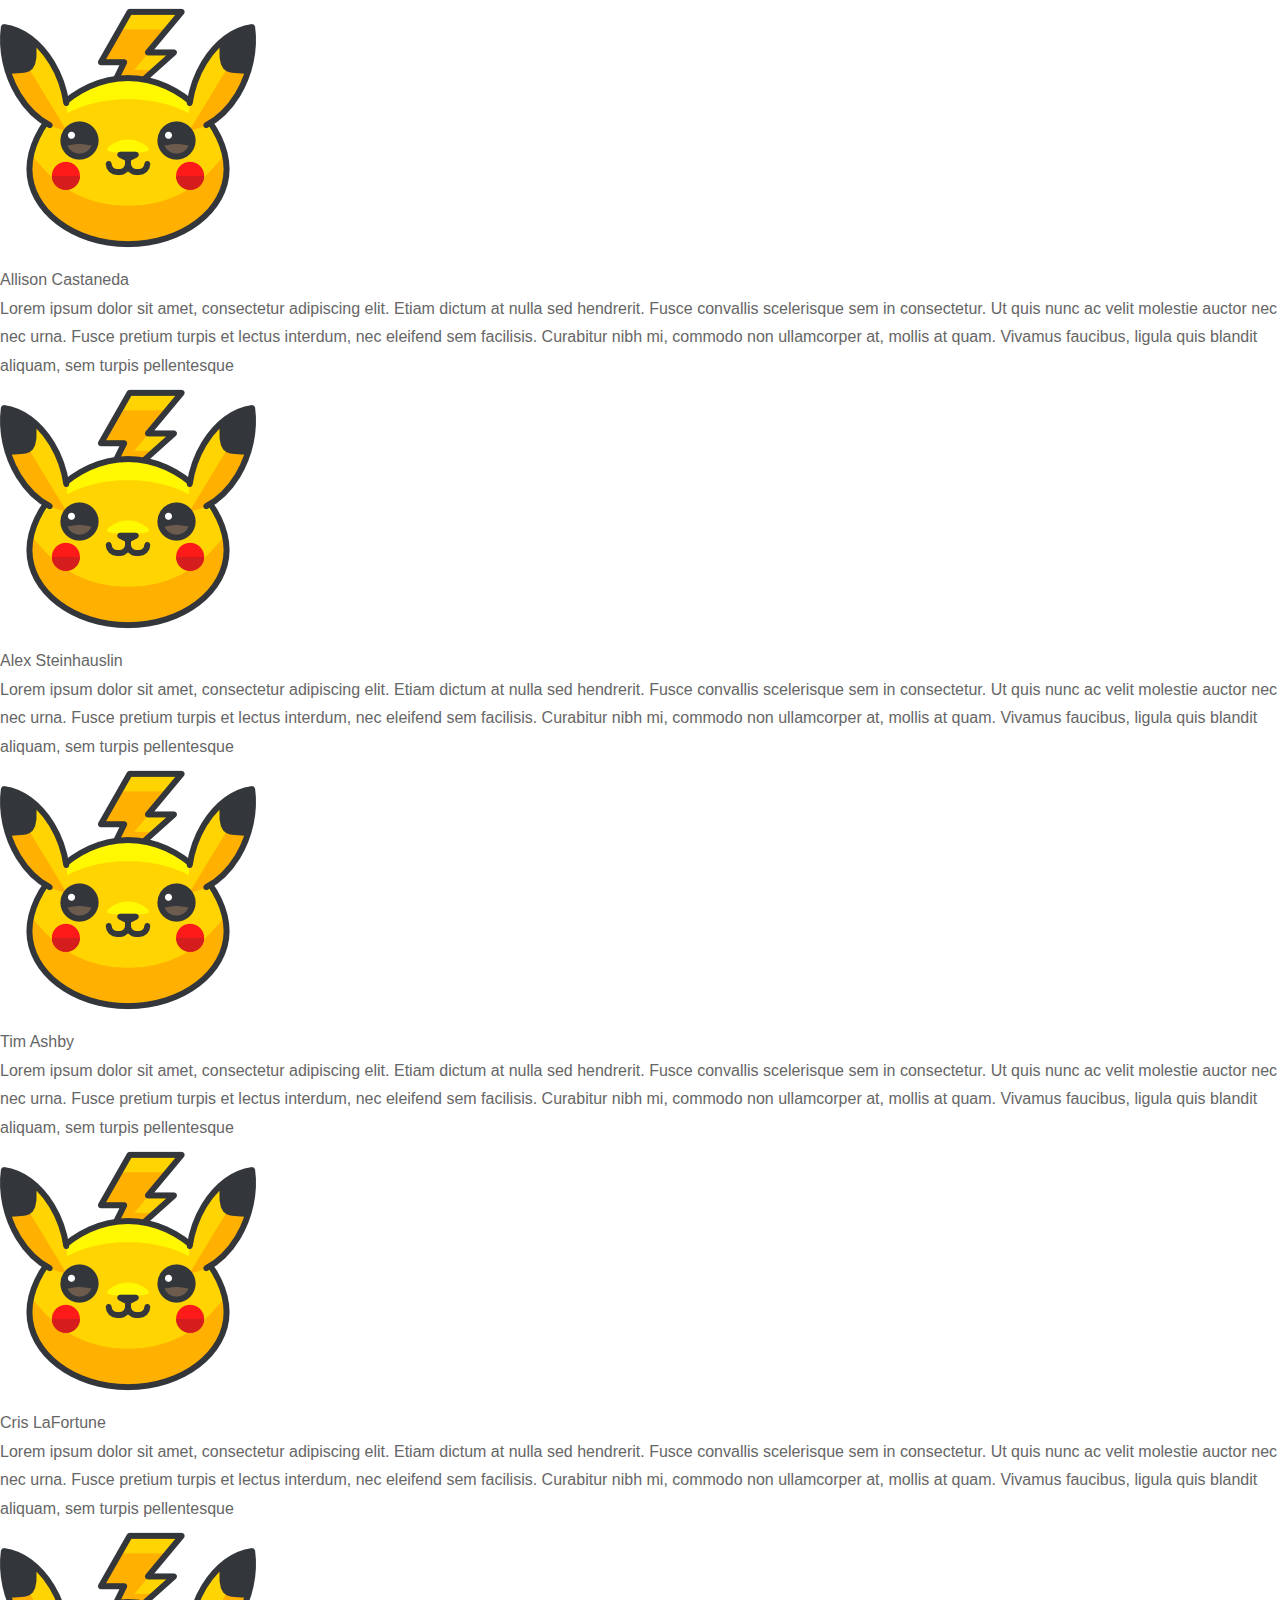
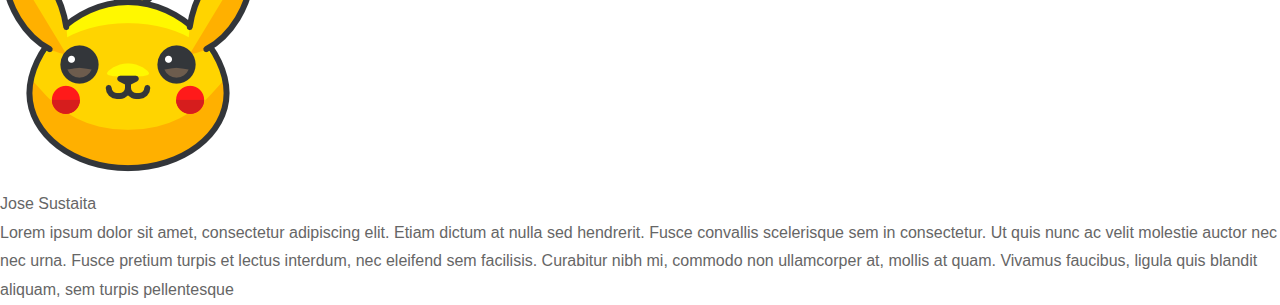
==== about.html @ 799506f8 "res changed" ====
<!DOCTYPE html>
<html lang="en">
    <head>
        <meta http-equiv="Content-Type" content="text/html; charset=utf-8" />
        <title>Anywhere Fitness</title>
        <meta name=viewport content="width=device-width, initial-scale=1.0">
        <link rel="stylesheet" type="text/css" href="/css/index.css">
    </head>

    <body>
        <div>
            <div>
                <img src="./img/pikachu.png" alt="">
                <h2>Allison Castaneda</h2>
                <p>Lorem ipsum dolor sit amet, consectetur adipiscing elit. Etiam dictum at nulla sed hendrerit. Fusce convallis scelerisque sem in consectetur. Ut quis nunc ac velit molestie auctor nec nec urna. Fusce pretium turpis et lectus interdum, nec eleifend sem facilisis. Curabitur nibh mi, commodo non ullamcorper at, mollis at quam. Vivamus faucibus, ligula quis blandit aliquam, sem turpis pellentesque</p>
            </div>
            <div>
                <img src="./img/pikachu.png" alt="">
                <h2>Alex Steinhauslin</h2>
                <p>Lorem ipsum dolor sit amet, consectetur adipiscing elit. Etiam dictum at nulla sed hendrerit. Fusce convallis scelerisque sem in consectetur. Ut quis nunc ac velit molestie auctor nec nec urna. Fusce pretium turpis et lectus interdum, nec eleifend sem facilisis. Curabitur nibh mi, commodo non ullamcorper at, mollis at quam. Vivamus faucibus, ligula quis blandit aliquam, sem turpis pellentesque</p>
            </div>
            <div>
                <img src="./img/pikachu.png" alt="">
                <h2>Tim Ashby</h2>
                <p>Lorem ipsum dolor sit amet, consectetur adipiscing elit. Etiam dictum at nulla sed hendrerit. Fusce convallis scelerisque sem in consectetur. Ut quis nunc ac velit molestie auctor nec nec urna. Fusce pretium turpis et lectus interdum, nec eleifend sem facilisis. Curabitur nibh mi, commodo non ullamcorper at, mollis at quam. Vivamus faucibus, ligula quis blandit aliquam, sem turpis pellentesque</p>
            </div>
            <div>
                <img src="./img/pikachu.png" alt="">
                <h2>Cris LaFortune</h2>
                <p>Lorem ipsum dolor sit amet, consectetur adipiscing elit. Etiam dictum at nulla sed hendrerit. Fusce convallis scelerisque sem in consectetur. Ut quis nunc ac velit molestie auctor nec nec urna. Fusce pretium turpis et lectus interdum, nec eleifend sem facilisis. Curabitur nibh mi, commodo non ullamcorper at, mollis at quam. Vivamus faucibus, ligula quis blandit aliquam, sem turpis pellentesque</p>
            </div>
            <div>
                <img src="./img/pikachu.png" alt="">
                <h2>Jose Sustaita</h2>
                <p>Lorem ipsum dolor sit amet, consectetur adipiscing elit. Etiam dictum at nulla sed hendrerit. Fusce convallis scelerisque sem in consectetur. Ut quis nunc ac velit molestie auctor nec nec urna. Fusce pretium turpis et lectus interdum, nec eleifend sem facilisis. Curabitur nibh mi, commodo non ullamcorper at, mollis at quam. Vivamus faucibus, ligula quis blandit aliquam, sem turpis pellentesque</p>
            </div>
        </div>
    </body>
</html>
---- css/index.css ----
/* http://meyerweb.com/eric/tools/css/reset/ 
   v2.0 | 20110126
   License: none (public domain)
*/
html,
body,
div,
span,
applet,
object,
iframe,
h1,
h2,
h3,
h4,
h5,
h6,
p,
blockquote,
pre,
a,
abbr,
acronym,
address,
big,
cite,
code,
del,
dfn,
em,
img,
ins,
kbd,
q,
s,
samp,
small,
strike,
strong,
sub,
sup,
tt,
var,
b,
u,
i,
center,
dl,
dt,
dd,
ol,
ul,
li,
fieldset,
form,
label,
legend,
table,
caption,
tbody,
tfoot,
thead,
tr,
th,
td,
article,
aside,
canvas,
details,
embed,
figure,
figcaption,
footer,
header,
hgroup,
menu,
nav,
output,
ruby,
section,
summary,
time,
mark,
audio,
video {
  margin: 0;
  padding: 0;
  border: 0;
  font-size: 100%;
  font: inherit;
  vertical-align: baseline;
}
/* HTML5 display-role reset for older browsers */
article,
aside,
details,
figcaption,
figure,
footer,
header,
hgroup,
menu,
nav,
section {
  display: block;
}
body {
  line-height: 1;
}
ol,
ul {
  list-style: none;
}
blockquote,
q {
  quotes: none;
}
blockquote:before,
blockquote:after,
q:before,
q:after {
  content: '';
  content: none;
}
table {
  border-collapse: collapse;
  border-spacing: 0;
}
#menu {
  width: 35px;
  height: 30px;
  margin: 0px 0px 20px 0px;
  padding: 30px;
}
.bar {
  height: 5px;
  width: 100%;
  background-color: white;
  border-radius: 5px;
  display: block;
}
#bar1 {
  transform: translateY(-4px);
}
#bar3 {
  transform: translateY(4px);
}
.nav li {
  list-style: none;
  padding: 16px 0;
}
.nav li a {
  color: #fff;
  list-style: none;
  text-decoration: none;
}
.nav li a:hover {
  font-weight: bold;
}
.nav {
  padding: 0;
  margin: 0 20px;
  transition: 0.3s ease;
  display: none;
}
.menu-bg,
#menu-bar {
  top: 0;
  left: 0;
  position: absolute;
}
.menu-bg {
  z-index: -1;
  width: 0;
  height: 0;
  margin: 30px;
  background: radial-gradient(circle, #659dbd, #659dbd);
  border-radius: 50%;
  transition: 0.3s ease;
}
#menu-bar {
  z-index: 2;
}
.change-bg {
  width: 550px;
  height: 540px;
  transform: translate(-50%, -20%);
}
.change .bar {
  background-color: white;
}
.change #bar1 {
  transform: translateY(4px) rotateZ(-45deg);
}
.change #bar3 {
  transform: translateY(-6px) rotateZ(45deg);
}
.change #bar2 {
  opacity: 0;
}
.change {
  display: block;
}
body,
html {
  font-size: 62.5%;
  line-height: 1.8em;
  height: 100%;
  margin: 0;
  font-family: "Lato", sans-serif;
  font-weight: 400;
  color: #666;
}
body {
  font-size: 1.6rem;
}
.pimg1,
.pimg2,
.pimg3 {
  position: relative;
  opacity: 0.7;
  background-position: center;
  background-repeat: no-repeat;
  background-size: cover;
  background-attachment: fixed;
}
.pimg1 {
  background-image: url('../img/image111.jpg');
  min-height: 100%;
}
.pimg2 {
  background-image: url('../img/image222.jpg');
  min-height: 400px;
}
.pimg3 {
  background-image: url('../img/image333.jpg');
  min-height: 400px;
}
.section {
  text-align: center;
  padding: 50px 80px;
}
.section h2 {
  font-size: 2.7rem;
  font-weight: bolder;
}
.section-1 {
  background-color: #fbeec1;
  color: #666;
}
.section-2 {
  background-color: #659dbd;
  color: #ddd;
}
.section-3 {
  background-color: #bc986a;
  color: #ddd;
}
.ptext {
  position: absolute;
  top: 50%;
  width: 100%;
  text-align: center;
  color: #000;
  font-size: 27px;
  letter-spacing: 8px;
  text-transform: uppercase;
}
.ptext .border {
  background-color: #111;
  color: #fbeec1;
  padding: 20px;
}
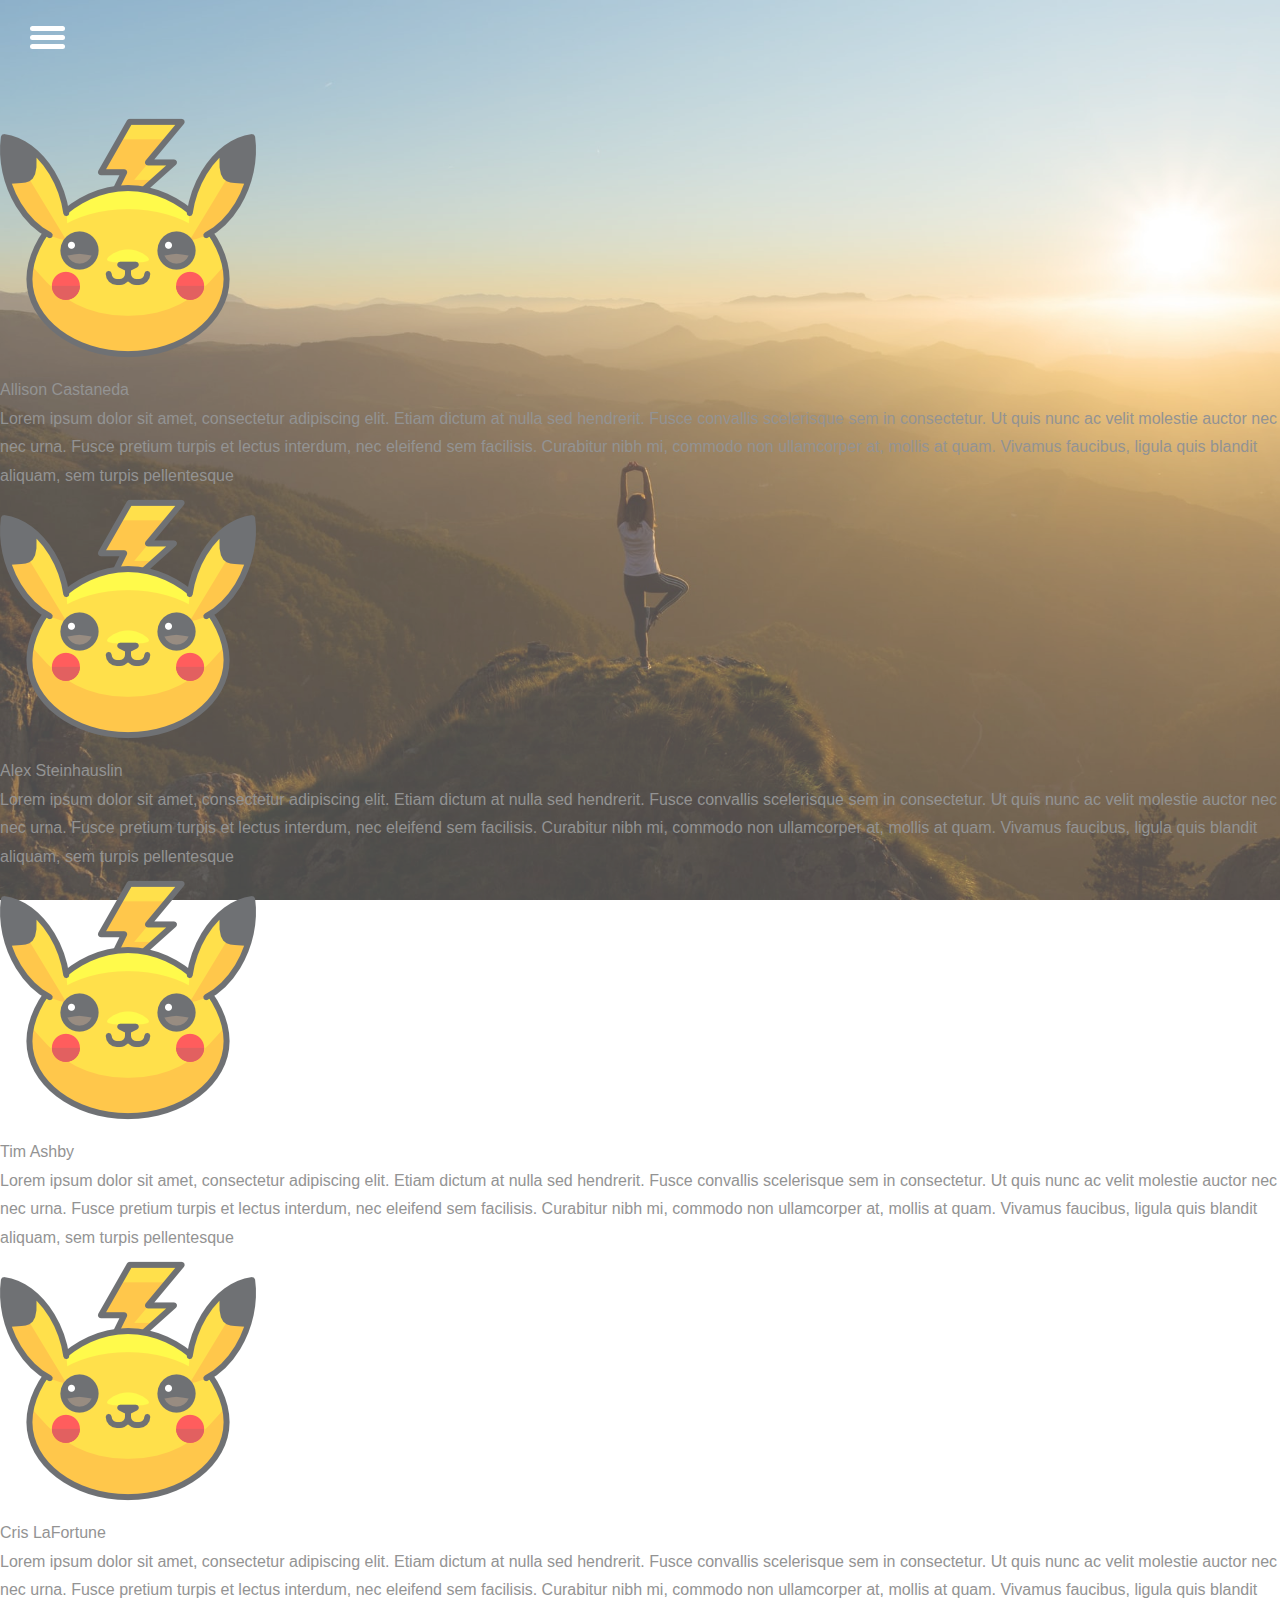
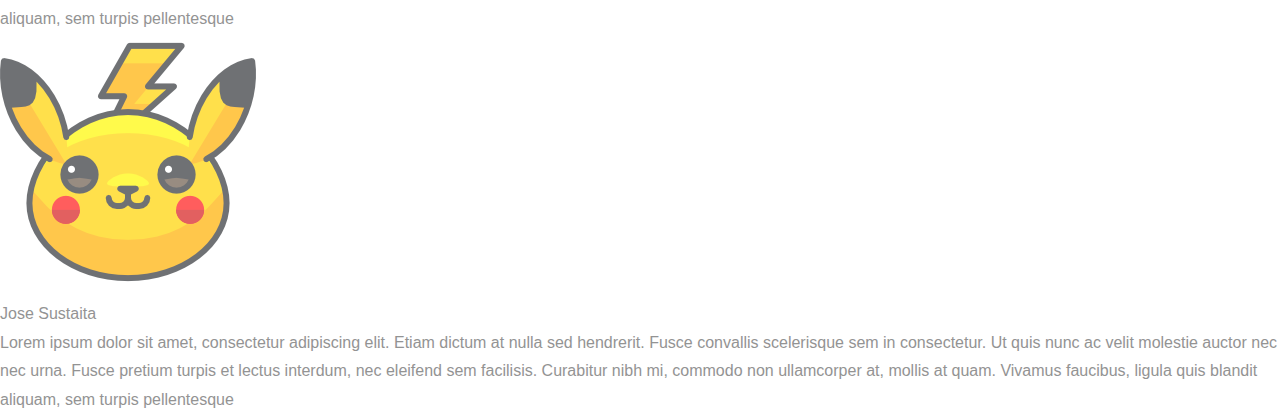
==== commit 07883b61: "need to fix about me... pull version if broken" ====
--- a/about.html
+++ b/about.html
@@ -4,35 +4,52 @@
         <meta http-equiv="Content-Type" content="text/html; charset=utf-8" />
         <title>Anywhere Fitness</title>
         <meta name=viewport content="width=device-width, initial-scale=1.0">
-        <link rel="stylesheet" type="text/css" href="/css/index.css">
+        <link rel="stylesheet" type="text/css" href="/css/about.css">
     </head>
 
     <body>
-        <div>
-            <div>
-                <img src="./img/pikachu.png" alt="">
-                <h2>Allison Castaneda</h2>
-                <p>Lorem ipsum dolor sit amet, consectetur adipiscing elit. Etiam dictum at nulla sed hendrerit. Fusce convallis scelerisque sem in consectetur. Ut quis nunc ac velit molestie auctor nec nec urna. Fusce pretium turpis et lectus interdum, nec eleifend sem facilisis. Curabitur nibh mi, commodo non ullamcorper at, mollis at quam. Vivamus faucibus, ligula quis blandit aliquam, sem turpis pellentesque</p>
+        <script src="js/script.js"></script>
+        <div class="pimg1">
+            <div class="menu-bar" onclick="onClickMenu()">
+                <div id="menu">
+                    <div id="bar1" class="bar"></div>
+                    <div id="bar2" class="bar"></div>
+                    <div id="bar3" class="bar"></div>
+                </div>
+                <ul class="nav" id="nav">
+                    <li><a href="index.html">Home</a></li>
+                    <li><a href="about.html">About Us</a></li>
+                    <li><a href="#">Instructor Log In</a></li>
+                    <li><a href="#">Client Log In</a></li>
+                </ul>
             </div>
-            <div>
-                <img src="./img/pikachu.png" alt="">
-                <h2>Alex Steinhauslin</h2>
-                <p>Lorem ipsum dolor sit amet, consectetur adipiscing elit. Etiam dictum at nulla sed hendrerit. Fusce convallis scelerisque sem in consectetur. Ut quis nunc ac velit molestie auctor nec nec urna. Fusce pretium turpis et lectus interdum, nec eleifend sem facilisis. Curabitur nibh mi, commodo non ullamcorper at, mollis at quam. Vivamus faucibus, ligula quis blandit aliquam, sem turpis pellentesque</p>
-            </div>
-            <div>
-                <img src="./img/pikachu.png" alt="">
-                <h2>Tim Ashby</h2>
-                <p>Lorem ipsum dolor sit amet, consectetur adipiscing elit. Etiam dictum at nulla sed hendrerit. Fusce convallis scelerisque sem in consectetur. Ut quis nunc ac velit molestie auctor nec nec urna. Fusce pretium turpis et lectus interdum, nec eleifend sem facilisis. Curabitur nibh mi, commodo non ullamcorper at, mollis at quam. Vivamus faucibus, ligula quis blandit aliquam, sem turpis pellentesque</p>
-            </div>
-            <div>
-                <img src="./img/pikachu.png" alt="">
-                <h2>Cris LaFortune</h2>
-                <p>Lorem ipsum dolor sit amet, consectetur adipiscing elit. Etiam dictum at nulla sed hendrerit. Fusce convallis scelerisque sem in consectetur. Ut quis nunc ac velit molestie auctor nec nec urna. Fusce pretium turpis et lectus interdum, nec eleifend sem facilisis. Curabitur nibh mi, commodo non ullamcorper at, mollis at quam. Vivamus faucibus, ligula quis blandit aliquam, sem turpis pellentesque</p>
-            </div>
-            <div>
-                <img src="./img/pikachu.png" alt="">
-                <h2>Jose Sustaita</h2>
-                <p>Lorem ipsum dolor sit amet, consectetur adipiscing elit. Etiam dictum at nulla sed hendrerit. Fusce convallis scelerisque sem in consectetur. Ut quis nunc ac velit molestie auctor nec nec urna. Fusce pretium turpis et lectus interdum, nec eleifend sem facilisis. Curabitur nibh mi, commodo non ullamcorper at, mollis at quam. Vivamus faucibus, ligula quis blandit aliquam, sem turpis pellentesque</p>
+            <div class="menu-bg" id="menu-bg"></div>
+            <div class='team'>
+                <div>
+                    <img src="./img/pikachu.png" alt="">
+                    <h2>Allison Castaneda</h2>
+                    <p>Lorem ipsum dolor sit amet, consectetur adipiscing elit. Etiam dictum at nulla sed hendrerit. Fusce convallis scelerisque sem in consectetur. Ut quis nunc ac velit molestie auctor nec nec urna. Fusce pretium turpis et lectus interdum, nec eleifend sem facilisis. Curabitur nibh mi, commodo non ullamcorper at, mollis at quam. Vivamus faucibus, ligula quis blandit aliquam, sem turpis pellentesque</p>
+                </div>
+                <div>
+                    <img src="./img/pikachu.png" alt="">
+                    <h2>Alex Steinhauslin</h2>
+                    <p>Lorem ipsum dolor sit amet, consectetur adipiscing elit. Etiam dictum at nulla sed hendrerit. Fusce convallis scelerisque sem in consectetur. Ut quis nunc ac velit molestie auctor nec nec urna. Fusce pretium turpis et lectus interdum, nec eleifend sem facilisis. Curabitur nibh mi, commodo non ullamcorper at, mollis at quam. Vivamus faucibus, ligula quis blandit aliquam, sem turpis pellentesque</p>
+                </div>
+                <div>
+                    <img src="./img/pikachu.png" alt="">
+                    <h2>Tim Ashby</h2>
+                    <p>Lorem ipsum dolor sit amet, consectetur adipiscing elit. Etiam dictum at nulla sed hendrerit. Fusce convallis scelerisque sem in consectetur. Ut quis nunc ac velit molestie auctor nec nec urna. Fusce pretium turpis et lectus interdum, nec eleifend sem facilisis. Curabitur nibh mi, commodo non ullamcorper at, mollis at quam. Vivamus faucibus, ligula quis blandit aliquam, sem turpis pellentesque</p>
+                </div>
+                <div>
+                    <img src="./img/pikachu.png" alt="">
+                    <h2>Cris LaFortune</h2>
+                    <p>Lorem ipsum dolor sit amet, consectetur adipiscing elit. Etiam dictum at nulla sed hendrerit. Fusce convallis scelerisque sem in consectetur. Ut quis nunc ac velit molestie auctor nec nec urna. Fusce pretium turpis et lectus interdum, nec eleifend sem facilisis. Curabitur nibh mi, commodo non ullamcorper at, mollis at quam. Vivamus faucibus, ligula quis blandit aliquam, sem turpis pellentesque</p>
+                </div>
+                <div>
+                    <img src="./img/pikachu.png" alt="">
+                    <h2>Jose Sustaita</h2>
+                    <p>Lorem ipsum dolor sit amet, consectetur adipiscing elit. Etiam dictum at nulla sed hendrerit. Fusce convallis scelerisque sem in consectetur. Ut quis nunc ac velit molestie auctor nec nec urna. Fusce pretium turpis et lectus interdum, nec eleifend sem facilisis. Curabitur nibh mi, commodo non ullamcorper at, mollis at quam. Vivamus faucibus, ligula quis blandit aliquam, sem turpis pellentesque</p>
+                </div>
             </div>
         </div>
     </body>
--- a/css/about.css
+++ b/css/about.css
@@ -0,0 +1,280 @@
+/* http://meyerweb.com/eric/tools/css/reset/ 
+   v2.0 | 20110126
+   License: none (public domain)
+*/
+html,
+body,
+div,
+span,
+applet,
+object,
+iframe,
+h1,
+h2,
+h3,
+h4,
+h5,
+h6,
+p,
+blockquote,
+pre,
+a,
+abbr,
+acronym,
+address,
+big,
+cite,
+code,
+del,
+dfn,
+em,
+img,
+ins,
+kbd,
+q,
+s,
+samp,
+small,
+strike,
+strong,
+sub,
+sup,
+tt,
+var,
+b,
+u,
+i,
+center,
+dl,
+dt,
+dd,
+ol,
+ul,
+li,
+fieldset,
+form,
+label,
+legend,
+table,
+caption,
+tbody,
+tfoot,
+thead,
+tr,
+th,
+td,
+article,
+aside,
+canvas,
+details,
+embed,
+figure,
+figcaption,
+footer,
+header,
+hgroup,
+menu,
+nav,
+output,
+ruby,
+section,
+summary,
+time,
+mark,
+audio,
+video {
+  margin: 0;
+  padding: 0;
+  border: 0;
+  font-size: 100%;
+  font: inherit;
+  vertical-align: baseline;
+}
+/* HTML5 display-role reset for older browsers */
+article,
+aside,
+details,
+figcaption,
+figure,
+footer,
+header,
+hgroup,
+menu,
+nav,
+section {
+  display: block;
+}
+body {
+  line-height: 1;
+}
+ol,
+ul {
+  list-style: none;
+}
+blockquote,
+q {
+  quotes: none;
+}
+blockquote:before,
+blockquote:after,
+q:before,
+q:after {
+  content: '';
+  content: none;
+}
+table {
+  border-collapse: collapse;
+  border-spacing: 0;
+}
+#menu {
+  width: 35px;
+  height: 30px;
+  margin: 0px 0px 20px 0px;
+  padding: 30px;
+}
+.bar {
+  height: 5px;
+  width: 100%;
+  background-color: white;
+  border-radius: 5px;
+  display: block;
+}
+#bar1 {
+  transform: translateY(-4px);
+}
+#bar3 {
+  transform: translateY(4px);
+}
+.nav li {
+  list-style: none;
+  padding: 16px 0;
+}
+.nav li a {
+  color: #fff;
+  list-style: none;
+  text-decoration: none;
+}
+.nav li a:hover {
+  font-weight: bold;
+}
+.nav {
+  padding: 0;
+  margin: 0 20px;
+  transition: 0.3s ease;
+  display: none;
+}
+.menu-bg,
+#menu-bar {
+  top: 0;
+  left: 0;
+  position: absolute;
+}
+.menu-bg {
+  z-index: -1;
+  width: 0;
+  height: 0;
+  margin: 30px;
+  background: radial-gradient(circle, #659dbd, #659dbd);
+  border-radius: 50%;
+  transition: 0.3s ease;
+}
+#menu-bar {
+  z-index: 2;
+}
+.change-bg {
+  width: 550px;
+  height: 540px;
+  transform: translate(-50%, -20%);
+}
+.change .bar {
+  background-color: white;
+}
+.change #bar1 {
+  transform: translateY(4px) rotateZ(-45deg);
+}
+.change #bar3 {
+  transform: translateY(-6px) rotateZ(45deg);
+}
+.change #bar2 {
+  opacity: 0;
+}
+.change {
+  display: block;
+}
+body,
+html {
+  font-size: 62.5%;
+  line-height: 1.8em;
+  height: 100%;
+  margin: 0;
+  font-family: "Lato", sans-serif;
+  font-weight: 400;
+  color: #666;
+}
+body {
+  font-size: 1.6rem;
+}
+.pimg1,
+.pimg2,
+.pimg3 {
+  position: relative;
+  opacity: 0.7;
+  background-position: center;
+  background-repeat: no-repeat;
+  background-size: cover;
+  background-attachment: fixed;
+}
+@media screen (max-width: width 500px) {
+  .pimg1,
+  .pimg2,
+  .pimg3 {
+    background-attachment: scroll;
+  }
+}
+.pimg1 {
+  background-image: url('../img/image111.jpg');
+  min-height: 100%;
+}
+.pimg2 {
+  background-image: url('../img/image222.jpg');
+  min-height: 400px;
+}
+.pimg3 {
+  background-image: url('../img/image333.jpg');
+  min-height: 400px;
+}
+.section {
+  text-align: center;
+  padding: 50px 80px;
+}
+.section h2 {
+  font-size: 2.7rem;
+  font-weight: bolder;
+}
+.section-1 {
+  background-color: #fbeec1;
+  color: #666;
+}
+.section-2 {
+  background-color: #659dbd;
+  color: #ddd;
+}
+.section-3 {
+  background-color: #bc986a;
+  color: #ddd;
+}
+.ptext {
+  position: absolute;
+  top: 50%;
+  width: 100%;
+  text-align: center;
+  color: #000;
+  font-size: 27px;
+  letter-spacing: 8px;
+  text-transform: uppercase;
+}
+.ptext .border {
+  background-color: #111;
+  color: #fbeec1;
+  padding: 20px;
+}
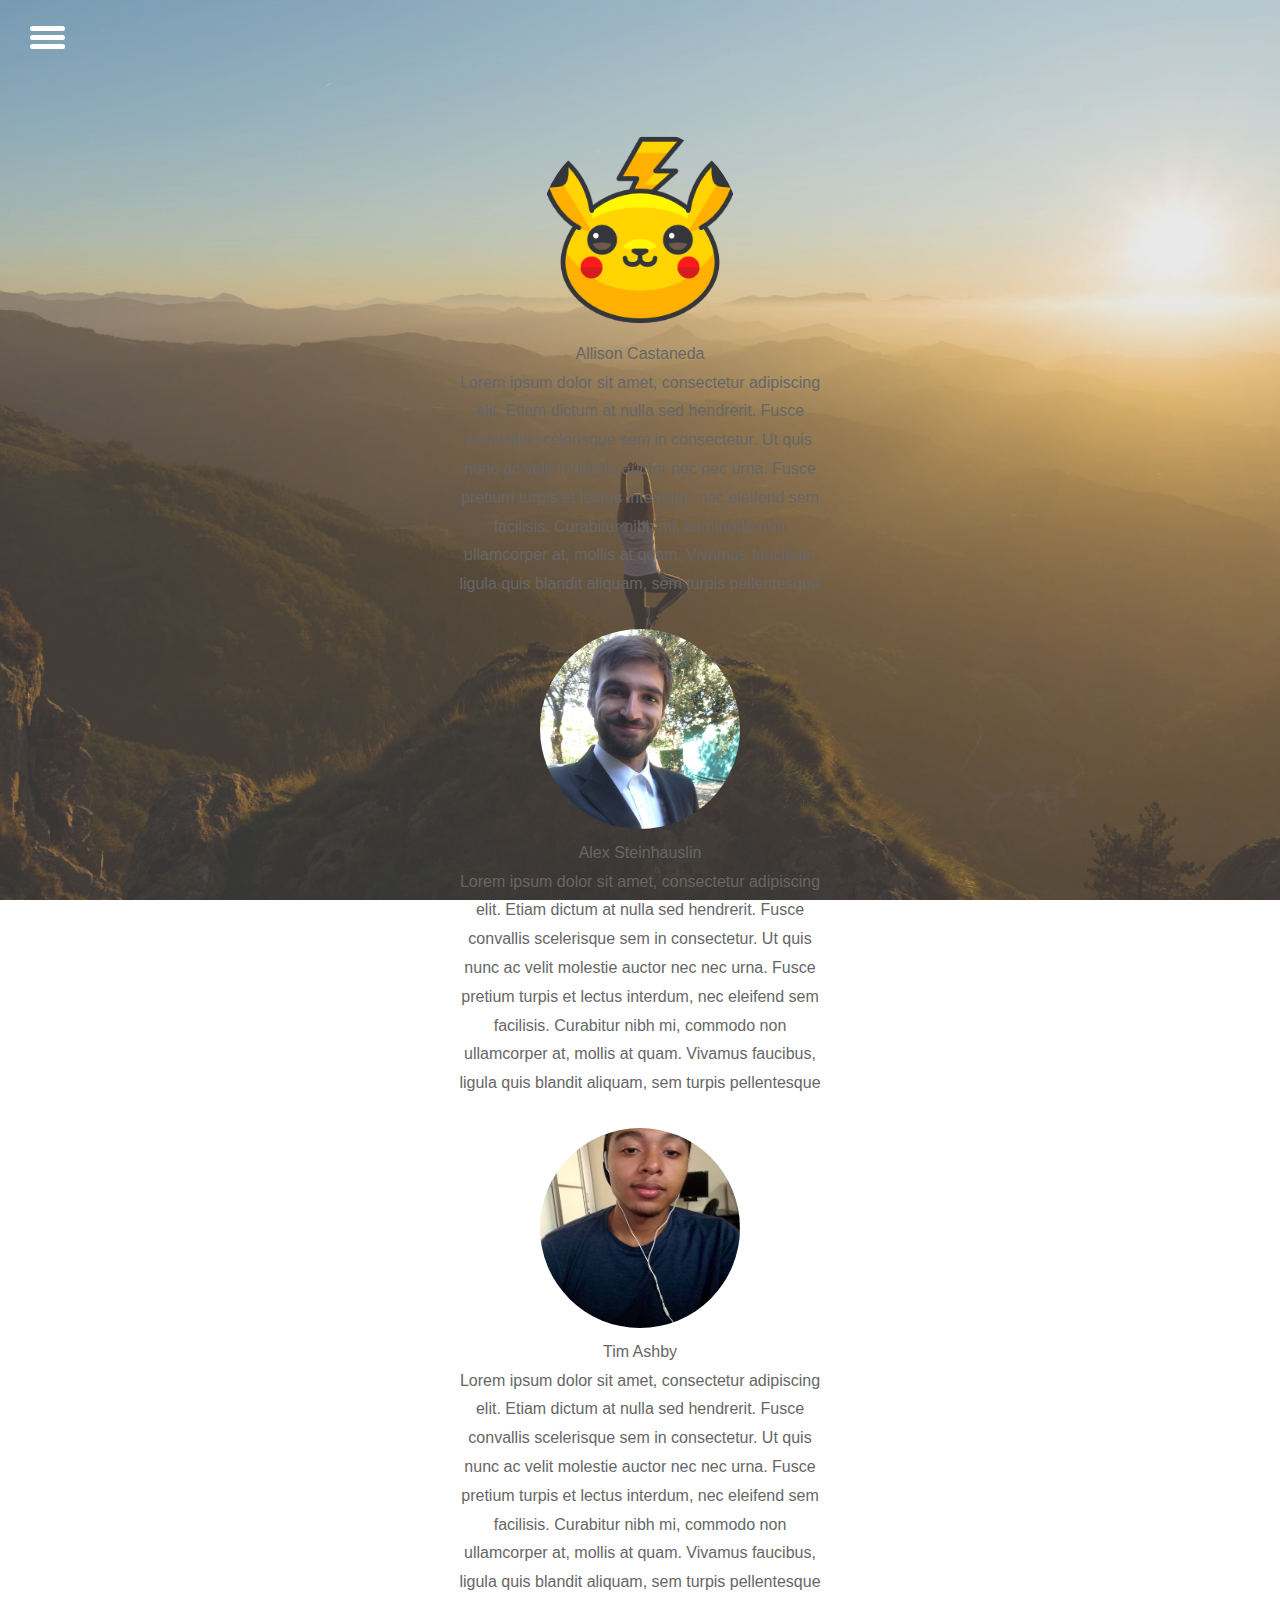
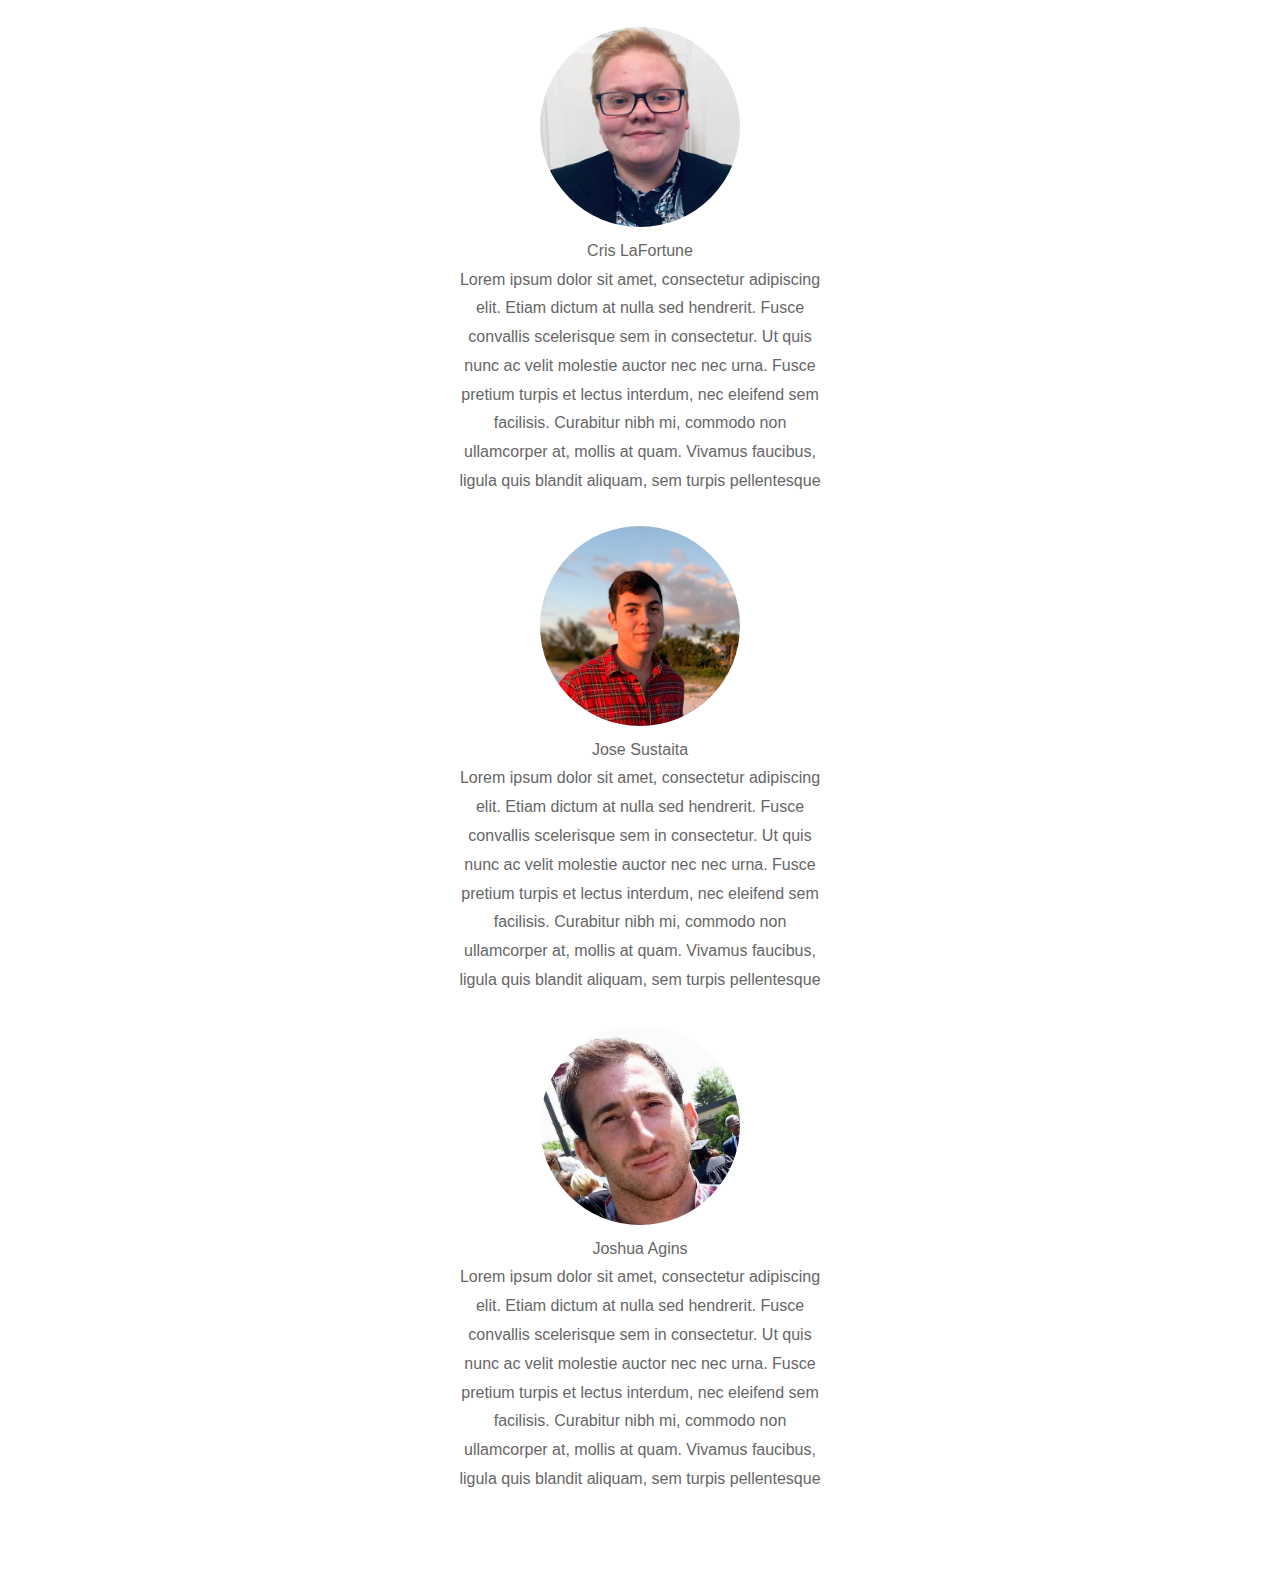
==== commit dc9908f8: "pictures and names up" ====
--- a/about.html
+++ b/about.html
@@ -25,29 +25,34 @@
             </div>
             <div class="menu-bg" id="menu-bg"></div>
             <div class='team'>
-                <div>
+                <div class="member">
                     <img src="./img/pikachu.png" alt="">
                     <h2>Allison Castaneda</h2>
                     <p>Lorem ipsum dolor sit amet, consectetur adipiscing elit. Etiam dictum at nulla sed hendrerit. Fusce convallis scelerisque sem in consectetur. Ut quis nunc ac velit molestie auctor nec nec urna. Fusce pretium turpis et lectus interdum, nec eleifend sem facilisis. Curabitur nibh mi, commodo non ullamcorper at, mollis at quam. Vivamus faucibus, ligula quis blandit aliquam, sem turpis pellentesque</p>
                 </div>
-                <div>
-                    <img src="./img/pikachu.png" alt="">
+                <div class="member">
+                    <img src="./img/alex.jpg" alt="">
                     <h2>Alex Steinhauslin</h2>
                     <p>Lorem ipsum dolor sit amet, consectetur adipiscing elit. Etiam dictum at nulla sed hendrerit. Fusce convallis scelerisque sem in consectetur. Ut quis nunc ac velit molestie auctor nec nec urna. Fusce pretium turpis et lectus interdum, nec eleifend sem facilisis. Curabitur nibh mi, commodo non ullamcorper at, mollis at quam. Vivamus faucibus, ligula quis blandit aliquam, sem turpis pellentesque</p>
                 </div>
-                <div>
-                    <img src="./img/pikachu.png" alt="">
+                <div class="member">
+                    <img src="./img/timothy.jpg" alt="">
                     <h2>Tim Ashby</h2>
                     <p>Lorem ipsum dolor sit amet, consectetur adipiscing elit. Etiam dictum at nulla sed hendrerit. Fusce convallis scelerisque sem in consectetur. Ut quis nunc ac velit molestie auctor nec nec urna. Fusce pretium turpis et lectus interdum, nec eleifend sem facilisis. Curabitur nibh mi, commodo non ullamcorper at, mollis at quam. Vivamus faucibus, ligula quis blandit aliquam, sem turpis pellentesque</p>
                 </div>
-                <div>
-                    <img src="./img/pikachu.png" alt="">
+                <div class="member">
+                    <img src="./img/cris.jpg" alt="">
                     <h2>Cris LaFortune</h2>
                     <p>Lorem ipsum dolor sit amet, consectetur adipiscing elit. Etiam dictum at nulla sed hendrerit. Fusce convallis scelerisque sem in consectetur. Ut quis nunc ac velit molestie auctor nec nec urna. Fusce pretium turpis et lectus interdum, nec eleifend sem facilisis. Curabitur nibh mi, commodo non ullamcorper at, mollis at quam. Vivamus faucibus, ligula quis blandit aliquam, sem turpis pellentesque</p>
                 </div>
-                <div>
-                    <img src="./img/pikachu.png" alt="">
+                <div class="member">
+                    <img src="./img/jose.jpg" alt="">
                     <h2>Jose Sustaita</h2>
+                    <p>Lorem ipsum dolor sit amet, consectetur adipiscing elit. Etiam dictum at nulla sed hendrerit. Fusce convallis scelerisque sem in consectetur. Ut quis nunc ac velit molestie auctor nec nec urna. Fusce pretium turpis et lectus interdum, nec eleifend sem facilisis. Curabitur nibh mi, commodo non ullamcorper at, mollis at quam. Vivamus faucibus, ligula quis blandit aliquam, sem turpis pellentesque</p>
+                </div>
+                <div class="member">
+                    <img src="./img/joshua.jpg" alt="">
+                    <h2>Joshua Agins</h2>
                     <p>Lorem ipsum dolor sit amet, consectetur adipiscing elit. Etiam dictum at nulla sed hendrerit. Fusce convallis scelerisque sem in consectetur. Ut quis nunc ac velit molestie auctor nec nec urna. Fusce pretium turpis et lectus interdum, nec eleifend sem facilisis. Curabitur nibh mi, commodo non ullamcorper at, mollis at quam. Vivamus faucibus, ligula quis blandit aliquam, sem turpis pellentesque</p>
                 </div>
             </div>
--- a/css/about.css
+++ b/css/about.css
@@ -129,7 +129,7 @@
 #menu {
   width: 35px;
   height: 30px;
-  margin: 0px 0px 20px 0px;
+  margin: 0;
   padding: 30px;
 }
 .bar {
@@ -159,32 +159,32 @@
 }
 .nav {
   padding: 0;
-  margin: 0 20px;
+  margin: 0 0 0 100px;
   transition: 0.3s ease;
   display: none;
 }
 .menu-bg,
-#menu-bar {
+.menu-bar {
   top: 0;
   left: 0;
   position: absolute;
 }
 .menu-bg {
-  z-index: -1;
+  z-index: 0;
   width: 0;
   height: 0;
   margin: 30px;
-  background: radial-gradient(circle, #659dbd, #659dbd);
+  background: radial-gradient(circle, #659dbd, #2084be);
   border-radius: 50%;
   transition: 0.3s ease;
 }
-#menu-bar {
+.menu-bar {
   z-index: 2;
 }
 .change-bg {
   width: 550px;
-  height: 540px;
-  transform: translate(-50%, -20%);
+  height: 550px;
+  transform: translate(-40%, -40%);
 }
 .change .bar {
   background-color: white;
@@ -218,13 +218,12 @@
 .pimg2,
 .pimg3 {
   position: relative;
-  opacity: 0.7;
   background-position: center;
   background-repeat: no-repeat;
   background-size: cover;
   background-attachment: fixed;
 }
-@media screen (max-width: width 500px) {
+@media screen and (max-width: 500px) {
   .pimg1,
   .pimg2,
   .pimg3 {
@@ -232,16 +231,18 @@
   }
 }
 .pimg1 {
-  background-image: url('../img/image111.jpg');
+  background-image: url('../img/image-dot70.jpg');
   min-height: 100%;
 }
 .pimg2 {
   background-image: url('../img/image222.jpg');
   min-height: 400px;
+  opacity: 0.7;
 }
 .pimg3 {
   background-image: url('../img/image333.jpg');
   min-height: 400px;
+  opacity: 0.7;
 }
 .section {
   text-align: center;
@@ -276,5 +277,49 @@
 .ptext .border {
   background-color: #111;
   color: #fbeec1;
-  padding: 20px;
-}
+  padding: 10px;
+}
+@media screen and (max-width: 500px) {
+  .ptext .border {
+    font-size: 13px;
+  }
+}
+#border1 {
+  opacity: 0.7;
+}
+.team {
+  overflow: hidden;
+  margin: 0px 400px 0px 400px;
+  padding: 100px 50px 100px 50px;
+  position: relative;
+  text-align: center;
+}
+@media screen and (max-width: 500px) {
+  .team {
+    margin: 0;
+  }
+}
+.team img {
+  height: 200px;
+  width: 200px;
+  border-radius: 50%;
+}
+.team .member {
+  padding-top: 30px;
+}
+.pimg1 {
+  min-height: 100%;
+  display: flex;
+  background-attachment: fixed;
+  background-position: center;
+  background-repeat: no-repeat;
+  background-size: cover;
+  background-color: white;
+}
+@media screen and (max-width: 500px) {
+  .pimg1 {
+    flex-direction: column;
+    max-width: 100%;
+    margin: 0;
+  }
+}
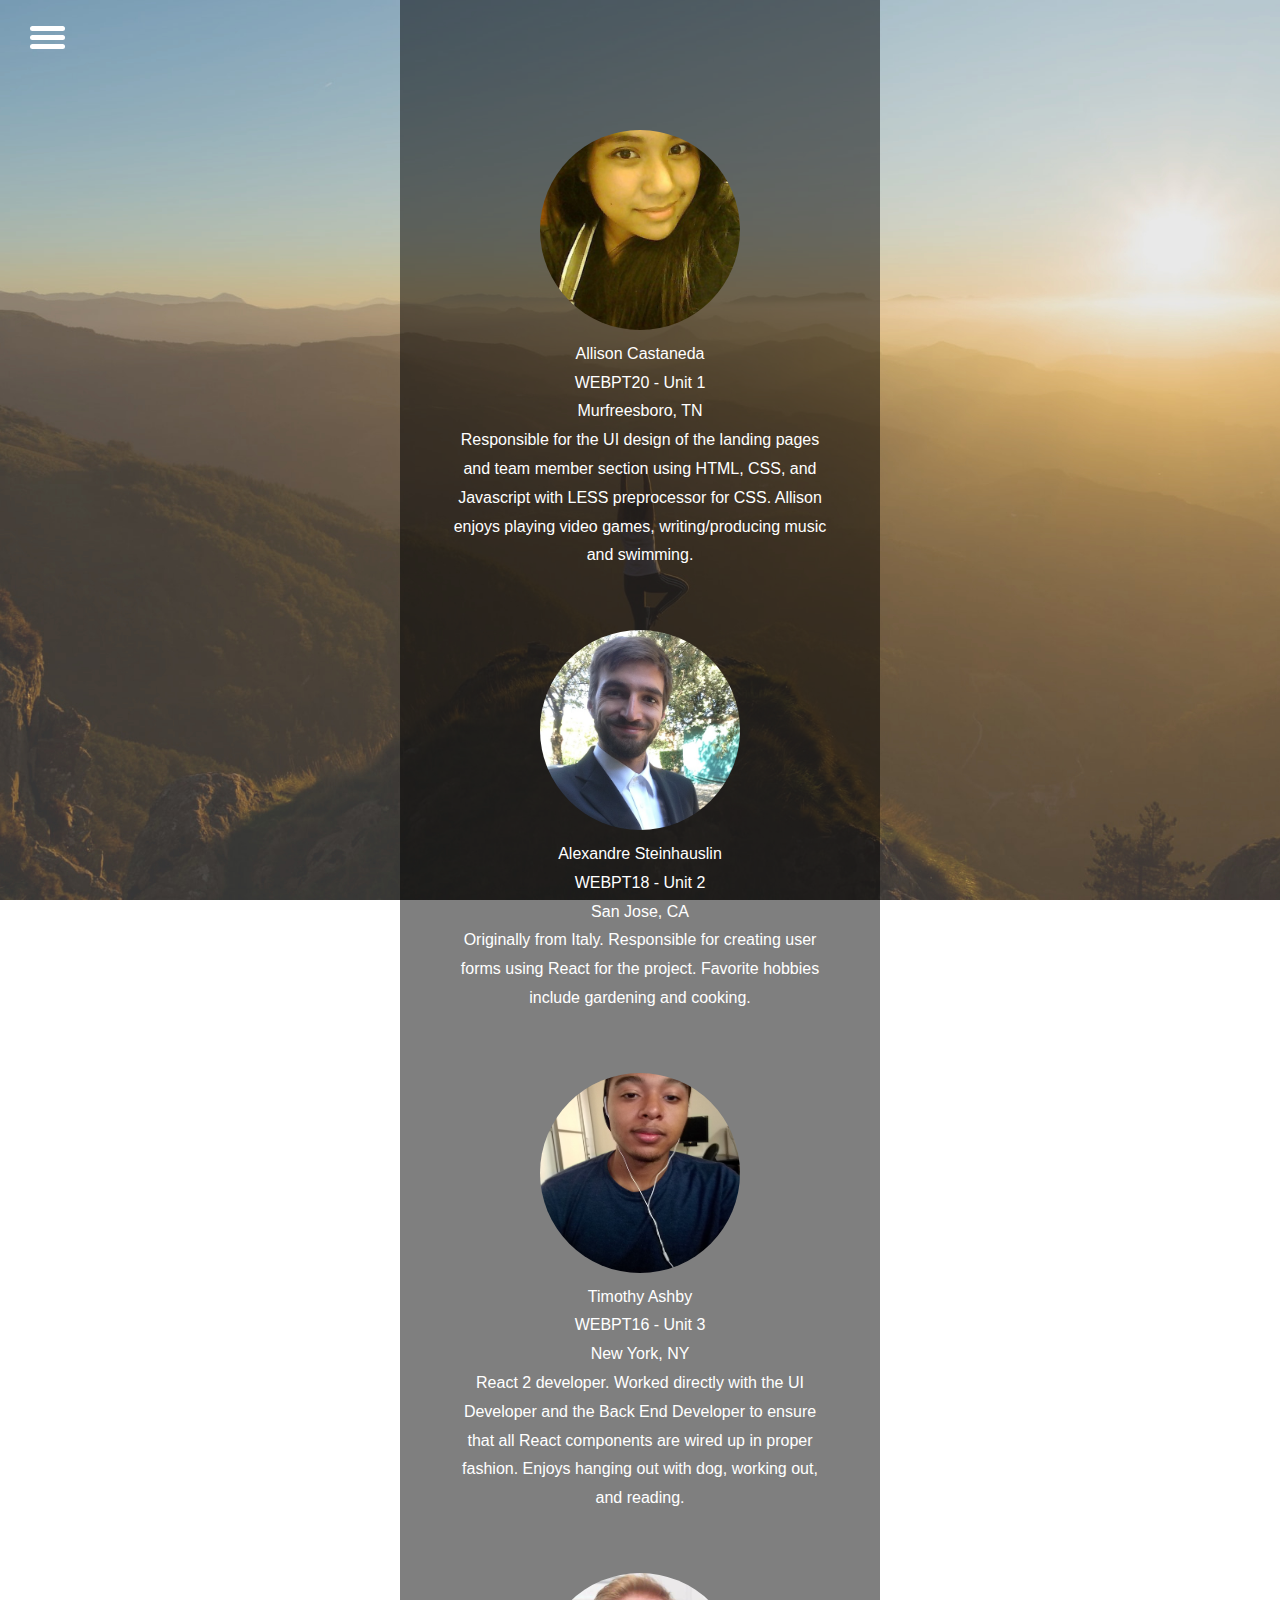
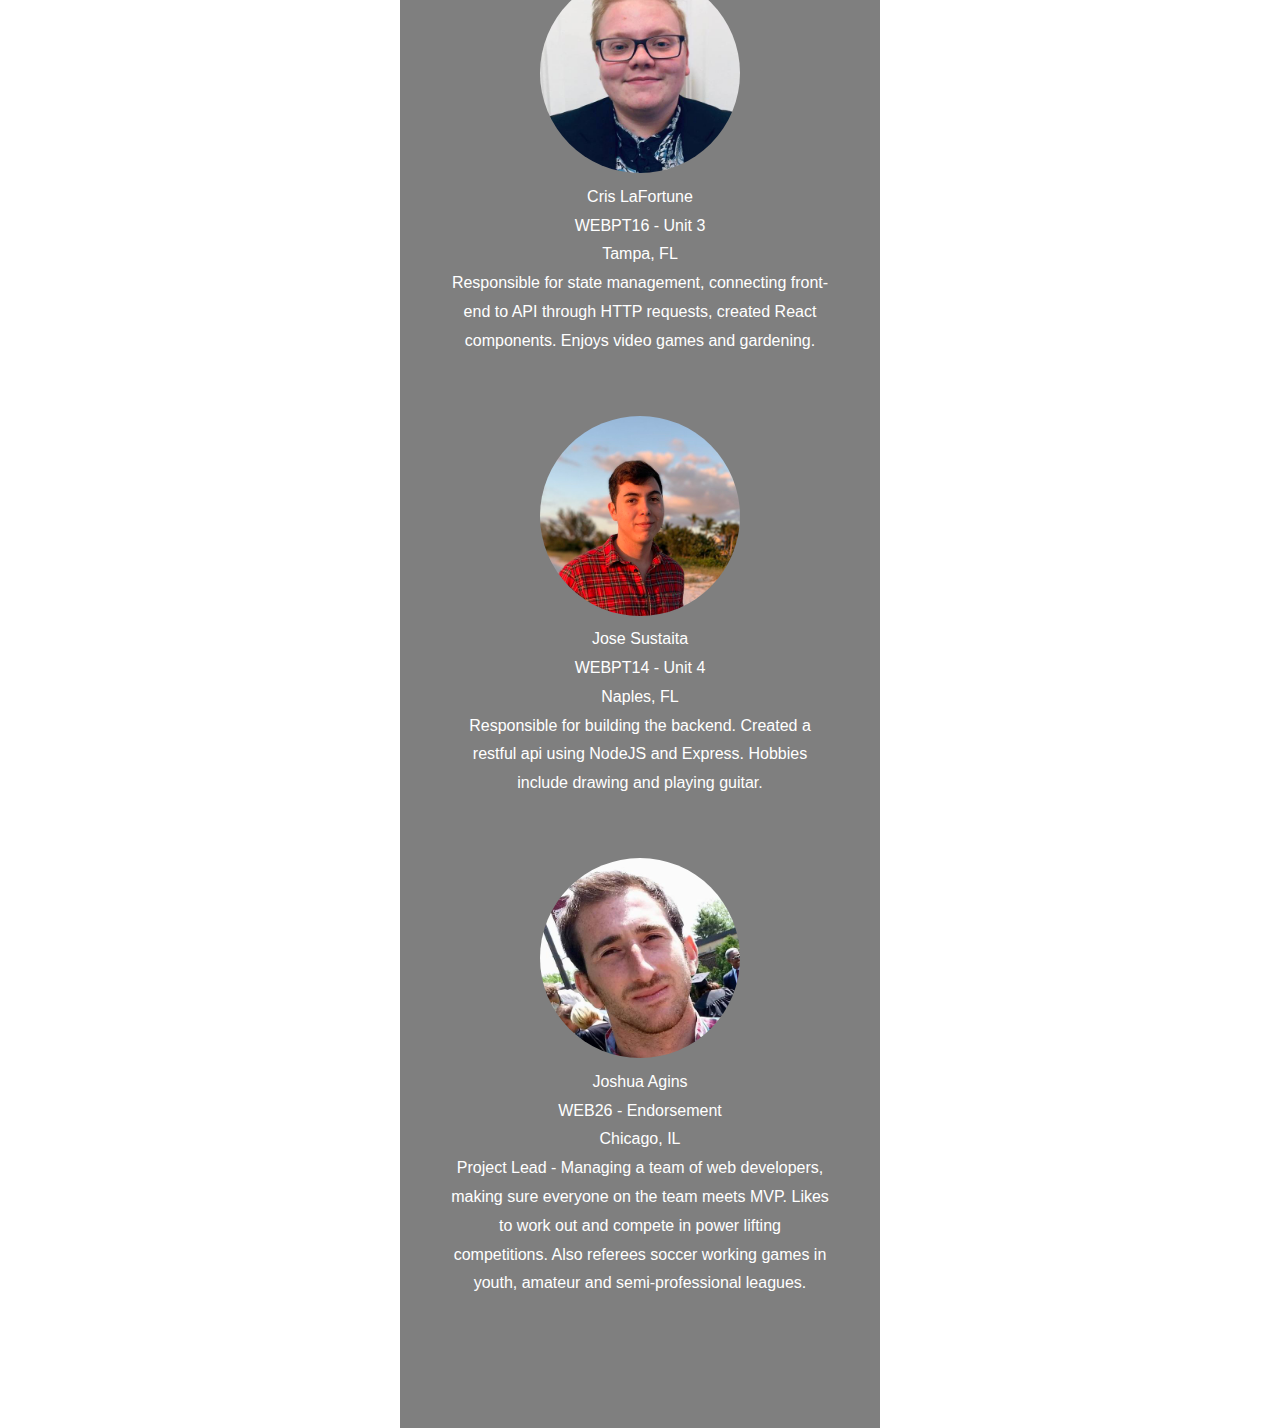
==== commit 54149049: "bio content finished." ====
--- a/about.html
+++ b/about.html
@@ -26,34 +26,46 @@
             <div class="menu-bg" id="menu-bg"></div>
             <div class='team'>
                 <div class="member">
-                    <img src="./img/pikachu.png" alt="">
+                    <img src="./img/allison.jpg" alt="">
                     <h2>Allison Castaneda</h2>
-                    <p>Lorem ipsum dolor sit amet, consectetur adipiscing elit. Etiam dictum at nulla sed hendrerit. Fusce convallis scelerisque sem in consectetur. Ut quis nunc ac velit molestie auctor nec nec urna. Fusce pretium turpis et lectus interdum, nec eleifend sem facilisis. Curabitur nibh mi, commodo non ullamcorper at, mollis at quam. Vivamus faucibus, ligula quis blandit aliquam, sem turpis pellentesque</p>
+                    <h3>WEBPT20 - Unit 1</h3>
+                    <h4>Murfreesboro, TN</h4>
+                    <p>Responsible for the UI design of the landing pages and team member section using HTML, CSS, and Javascript with LESS preprocessor for CSS. Allison enjoys playing video games, writing/producing music and swimming.</p>
                 </div>
                 <div class="member">
                     <img src="./img/alex.jpg" alt="">
-                    <h2>Alex Steinhauslin</h2>
-                    <p>Lorem ipsum dolor sit amet, consectetur adipiscing elit. Etiam dictum at nulla sed hendrerit. Fusce convallis scelerisque sem in consectetur. Ut quis nunc ac velit molestie auctor nec nec urna. Fusce pretium turpis et lectus interdum, nec eleifend sem facilisis. Curabitur nibh mi, commodo non ullamcorper at, mollis at quam. Vivamus faucibus, ligula quis blandit aliquam, sem turpis pellentesque</p>
+                    <h2>Alexandre Steinhauslin</h2>
+                    <h3>WEBPT18 - Unit 2</h3>
+                    <h4>San Jose, CA</h4>
+                    <p>Originally from Italy. Responsible for creating user forms using React for the project. Favorite hobbies include gardening and cooking.</p>
                 </div>
                 <div class="member">
                     <img src="./img/timothy.jpg" alt="">
-                    <h2>Tim Ashby</h2>
-                    <p>Lorem ipsum dolor sit amet, consectetur adipiscing elit. Etiam dictum at nulla sed hendrerit. Fusce convallis scelerisque sem in consectetur. Ut quis nunc ac velit molestie auctor nec nec urna. Fusce pretium turpis et lectus interdum, nec eleifend sem facilisis. Curabitur nibh mi, commodo non ullamcorper at, mollis at quam. Vivamus faucibus, ligula quis blandit aliquam, sem turpis pellentesque</p>
+                    <h2>Timothy Ashby</h2>
+                    <h3>WEBPT16 - Unit 3</h3>
+                    <h4>New York, NY</h4>
+                    <p>React 2 developer. Worked directly with the UI Developer and the Back End Developer to ensure that all React components are wired up in proper fashion. Enjoys hanging out with dog, working out, and reading.</p>
                 </div>
                 <div class="member">
                     <img src="./img/cris.jpg" alt="">
                     <h2>Cris LaFortune</h2>
-                    <p>Lorem ipsum dolor sit amet, consectetur adipiscing elit. Etiam dictum at nulla sed hendrerit. Fusce convallis scelerisque sem in consectetur. Ut quis nunc ac velit molestie auctor nec nec urna. Fusce pretium turpis et lectus interdum, nec eleifend sem facilisis. Curabitur nibh mi, commodo non ullamcorper at, mollis at quam. Vivamus faucibus, ligula quis blandit aliquam, sem turpis pellentesque</p>
+                    <h3>WEBPT16 - Unit 3</h3>
+                    <h4>Tampa, FL</h4>
+                    <p>Responsible for state management, connecting front-end to API through HTTP requests, created React components. Enjoys video games and gardening.</p>
                 </div>
                 <div class="member">
                     <img src="./img/jose.jpg" alt="">
                     <h2>Jose Sustaita</h2>
-                    <p>Lorem ipsum dolor sit amet, consectetur adipiscing elit. Etiam dictum at nulla sed hendrerit. Fusce convallis scelerisque sem in consectetur. Ut quis nunc ac velit molestie auctor nec nec urna. Fusce pretium turpis et lectus interdum, nec eleifend sem facilisis. Curabitur nibh mi, commodo non ullamcorper at, mollis at quam. Vivamus faucibus, ligula quis blandit aliquam, sem turpis pellentesque</p>
+                    <h3>WEBPT14 - Unit 4</h3>
+                    <h4>Naples, FL</h4>
+                    <p>Responsible for building the backend. Created a restful api using NodeJS and Express. Hobbies include drawing and playing guitar.</p>
                 </div>
                 <div class="member">
                     <img src="./img/joshua.jpg" alt="">
                     <h2>Joshua Agins</h2>
-                    <p>Lorem ipsum dolor sit amet, consectetur adipiscing elit. Etiam dictum at nulla sed hendrerit. Fusce convallis scelerisque sem in consectetur. Ut quis nunc ac velit molestie auctor nec nec urna. Fusce pretium turpis et lectus interdum, nec eleifend sem facilisis. Curabitur nibh mi, commodo non ullamcorper at, mollis at quam. Vivamus faucibus, ligula quis blandit aliquam, sem turpis pellentesque</p>
+                    <h3>WEB26 - Endorsement</h3>
+                    <h4>Chicago, IL</h4>
+                    <p>Project Lead - Managing a team of web developers, making sure everyone on the team meets MVP. Likes to work out and compete in power lifting competitions. Also referees soccer working games in youth, amateur and semi-professional leagues.</p>
                 </div>
             </div>
         </div>
--- a/css/about.css
+++ b/css/about.css
@@ -146,6 +146,7 @@
   transform: translateY(4px);
 }
 .nav li {
+  text-align: center;
   list-style: none;
   padding: 16px 0;
 }
@@ -159,9 +160,15 @@
 }
 .nav {
   padding: 0;
-  margin: 0 0 0 100px;
+  margin: 0 0 0 115px;
   transition: 0.3s ease;
   display: none;
+}
+@media screen and (max-width: 500px) {
+  .nav {
+    margin-top: 75px;
+    margin-left: 100px;
+  }
 }
 .menu-bg,
 .menu-bar {
@@ -174,7 +181,7 @@
   width: 0;
   height: 0;
   margin: 30px;
-  background: radial-gradient(circle, #659dbd, #2084be);
+  background: #659dbd;
   border-radius: 50%;
   transition: 0.3s ease;
 }
@@ -184,7 +191,16 @@
 .change-bg {
   width: 550px;
   height: 550px;
-  transform: translate(-40%, -40%);
+  transform: translate(-35%, -25%);
+}
+@media screen and (max-width: 500px) {
+  .change-bg {
+    z-index: 1;
+    height: 100%;
+    transform: translate(0%, 0%);
+    border-radius: 0%;
+    margin: 0;
+  }
 }
 .change .bar {
   background-color: white;
@@ -293,9 +309,12 @@
   padding: 100px 50px 100px 50px;
   position: relative;
   text-align: center;
+  background-color: rgba(0, 0, 0, 0.5);
+  color: white;
 }
 @media screen and (max-width: 500px) {
   .team {
+    padding-top: 50px;
     margin: 0;
   }
 }
@@ -304,8 +323,15 @@
   width: 200px;
   border-radius: 50%;
 }
+@media screen and (max-width: 500px) {
+  .team img {
+    height: 100px;
+    width: 100px;
+  }
+}
 .team .member {
   padding-top: 30px;
+  padding-bottom: 30px;
 }
 .pimg1 {
   min-height: 100%;
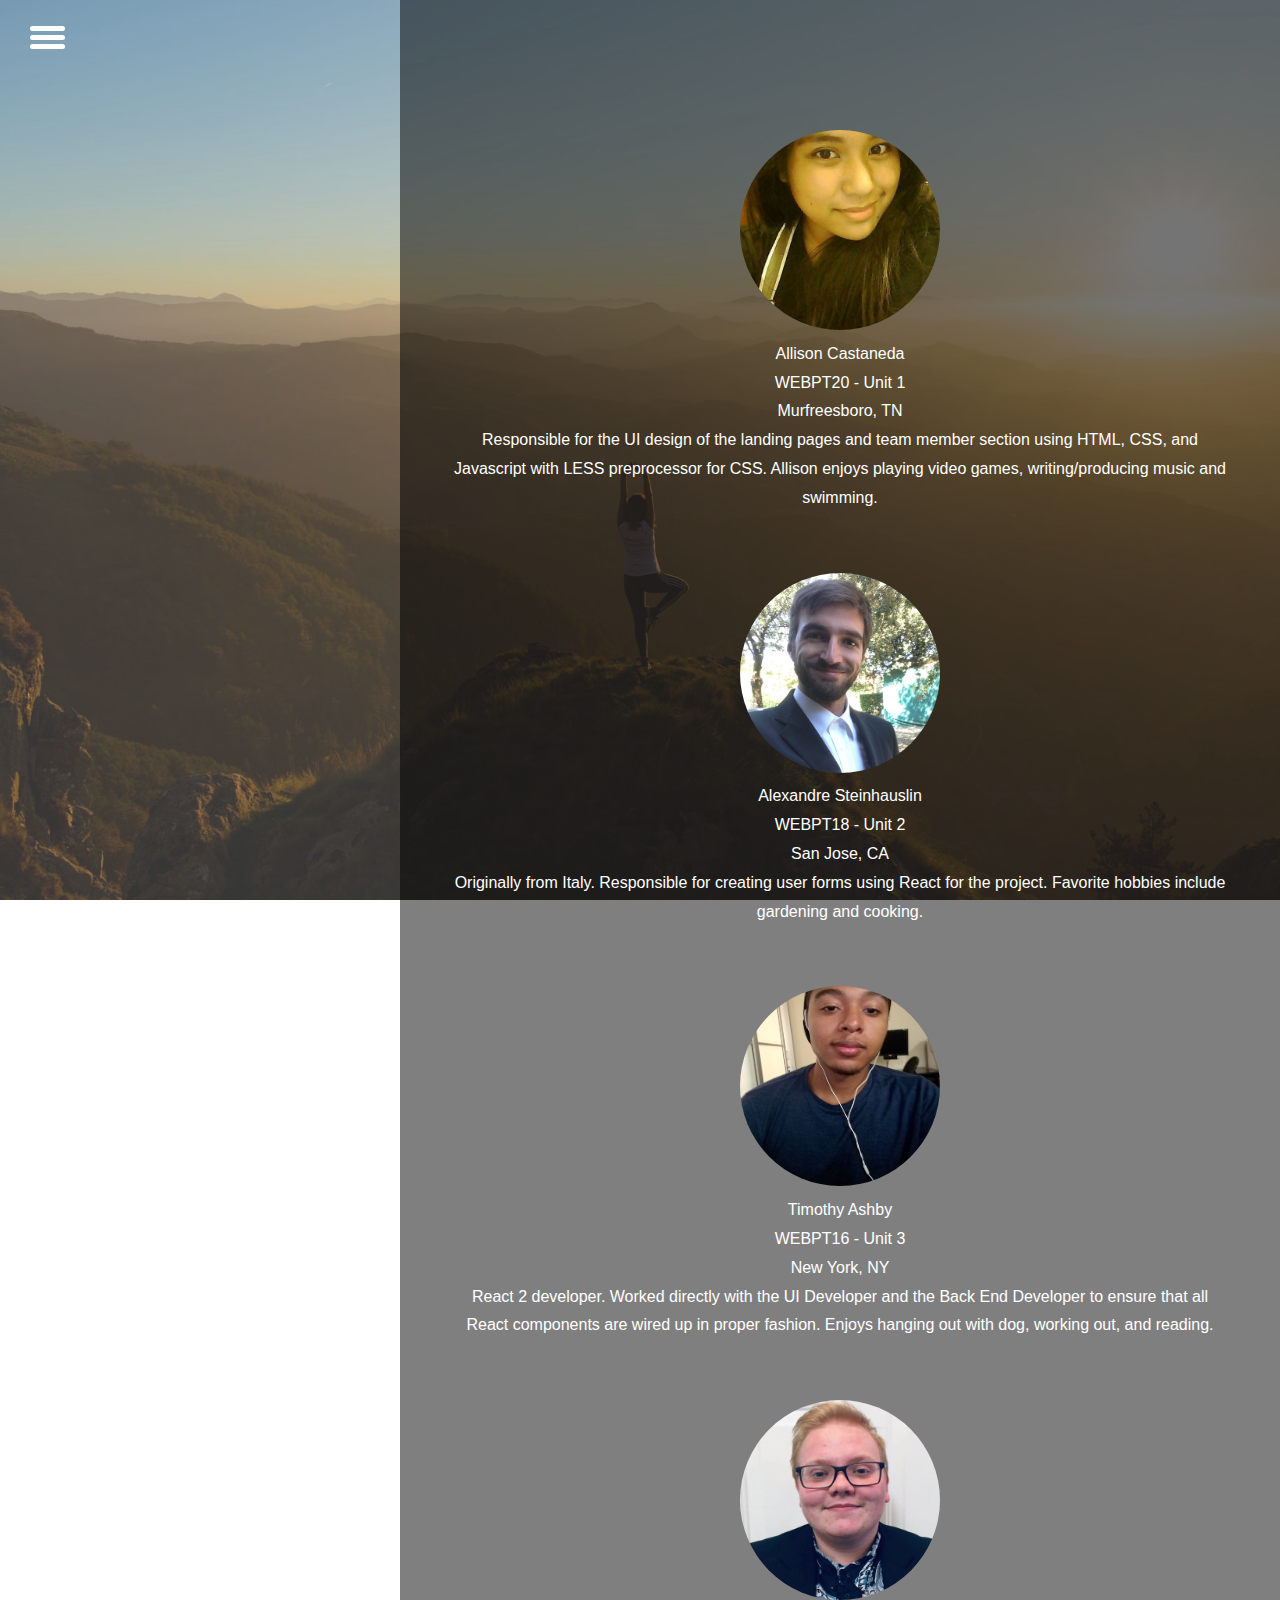
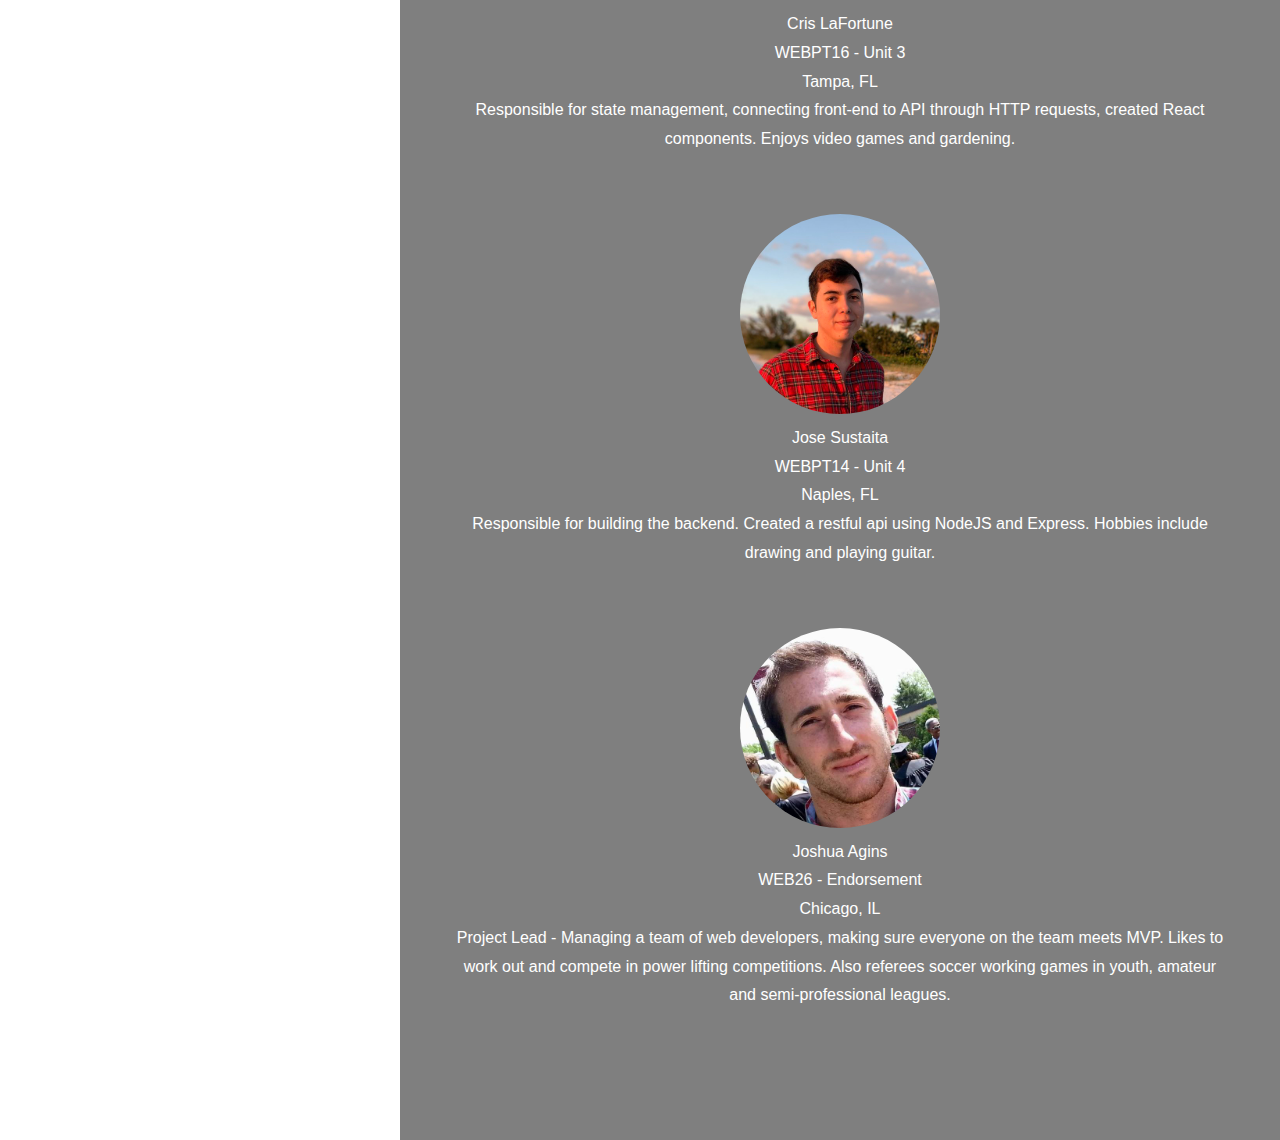
==== commit 200770d2: "95% done. just need to finish styling" ====
--- a/about.html
+++ b/about.html
@@ -26,42 +26,42 @@
             <div class="menu-bg" id="menu-bg"></div>
             <div class='team'>
                 <div class="member">
-                    <img src="./img/allison.jpg" alt="">
+                    <img src="./img/allison.jpg" alt="A headshot picture of Allison">
                     <h2>Allison Castaneda</h2>
                     <h3>WEBPT20 - Unit 1</h3>
                     <h4>Murfreesboro, TN</h4>
                     <p>Responsible for the UI design of the landing pages and team member section using HTML, CSS, and Javascript with LESS preprocessor for CSS. Allison enjoys playing video games, writing/producing music and swimming.</p>
                 </div>
                 <div class="member">
-                    <img src="./img/alex.jpg" alt="">
+                    <img src="./img/alex.jpg" alt="A headshot picture of Alex">
                     <h2>Alexandre Steinhauslin</h2>
                     <h3>WEBPT18 - Unit 2</h3>
                     <h4>San Jose, CA</h4>
                     <p>Originally from Italy. Responsible for creating user forms using React for the project. Favorite hobbies include gardening and cooking.</p>
                 </div>
                 <div class="member">
-                    <img src="./img/timothy.jpg" alt="">
+                    <img src="./img/timothy.jpg" alt="A headshot picture of Timothy">
                     <h2>Timothy Ashby</h2>
                     <h3>WEBPT16 - Unit 3</h3>
                     <h4>New York, NY</h4>
                     <p>React 2 developer. Worked directly with the UI Developer and the Back End Developer to ensure that all React components are wired up in proper fashion. Enjoys hanging out with dog, working out, and reading.</p>
                 </div>
                 <div class="member">
-                    <img src="./img/cris.jpg" alt="">
+                    <img src="./img/cris.jpg" alt="A headshot picture of Cris">
                     <h2>Cris LaFortune</h2>
                     <h3>WEBPT16 - Unit 3</h3>
                     <h4>Tampa, FL</h4>
                     <p>Responsible for state management, connecting front-end to API through HTTP requests, created React components. Enjoys video games and gardening.</p>
                 </div>
                 <div class="member">
-                    <img src="./img/jose.jpg" alt="">
+                    <img src="./img/jose.jpg" alt="A headshot picture of Jose">
                     <h2>Jose Sustaita</h2>
                     <h3>WEBPT14 - Unit 4</h3>
                     <h4>Naples, FL</h4>
                     <p>Responsible for building the backend. Created a restful api using NodeJS and Express. Hobbies include drawing and playing guitar.</p>
                 </div>
                 <div class="member">
-                    <img src="./img/joshua.jpg" alt="">
+                    <img src="./img/joshua.jpg" alt="A headshot picture of Joshua">
                     <h2>Joshua Agins</h2>
                     <h3>WEB26 - Endorsement</h3>
                     <h4>Chicago, IL</h4>
--- a/css/about.css
+++ b/css/about.css
@@ -166,8 +166,12 @@
 }
 @media screen and (max-width: 500px) {
   .nav {
-    margin-top: 75px;
-    margin-left: 100px;
+    position: absolute;
+    top: 100%;
+    bottom: 100%;
+    left: 50%;
+    margin-right: 50%;
+    transform: translate(-50%, -50%);
   }
 }
 .menu-bg,
@@ -216,6 +220,13 @@
 }
 .change {
   display: block;
+}
+footer {
+  color: white;
+  position: absolute;
+  bottom: 10px;
+  width: 100%;
+  text-align: center;
 }
 body,
 html {
@@ -303,9 +314,12 @@
 #border1 {
   opacity: 0.7;
 }
+.flexsection img {
+  height: 100px;
+  width: 100px;
+}
 .team {
-  overflow: hidden;
-  margin: 0px 400px 0px 400px;
+  margin: 0px 0 0px 400px;
   padding: 100px 50px 100px 50px;
   position: relative;
   text-align: center;
